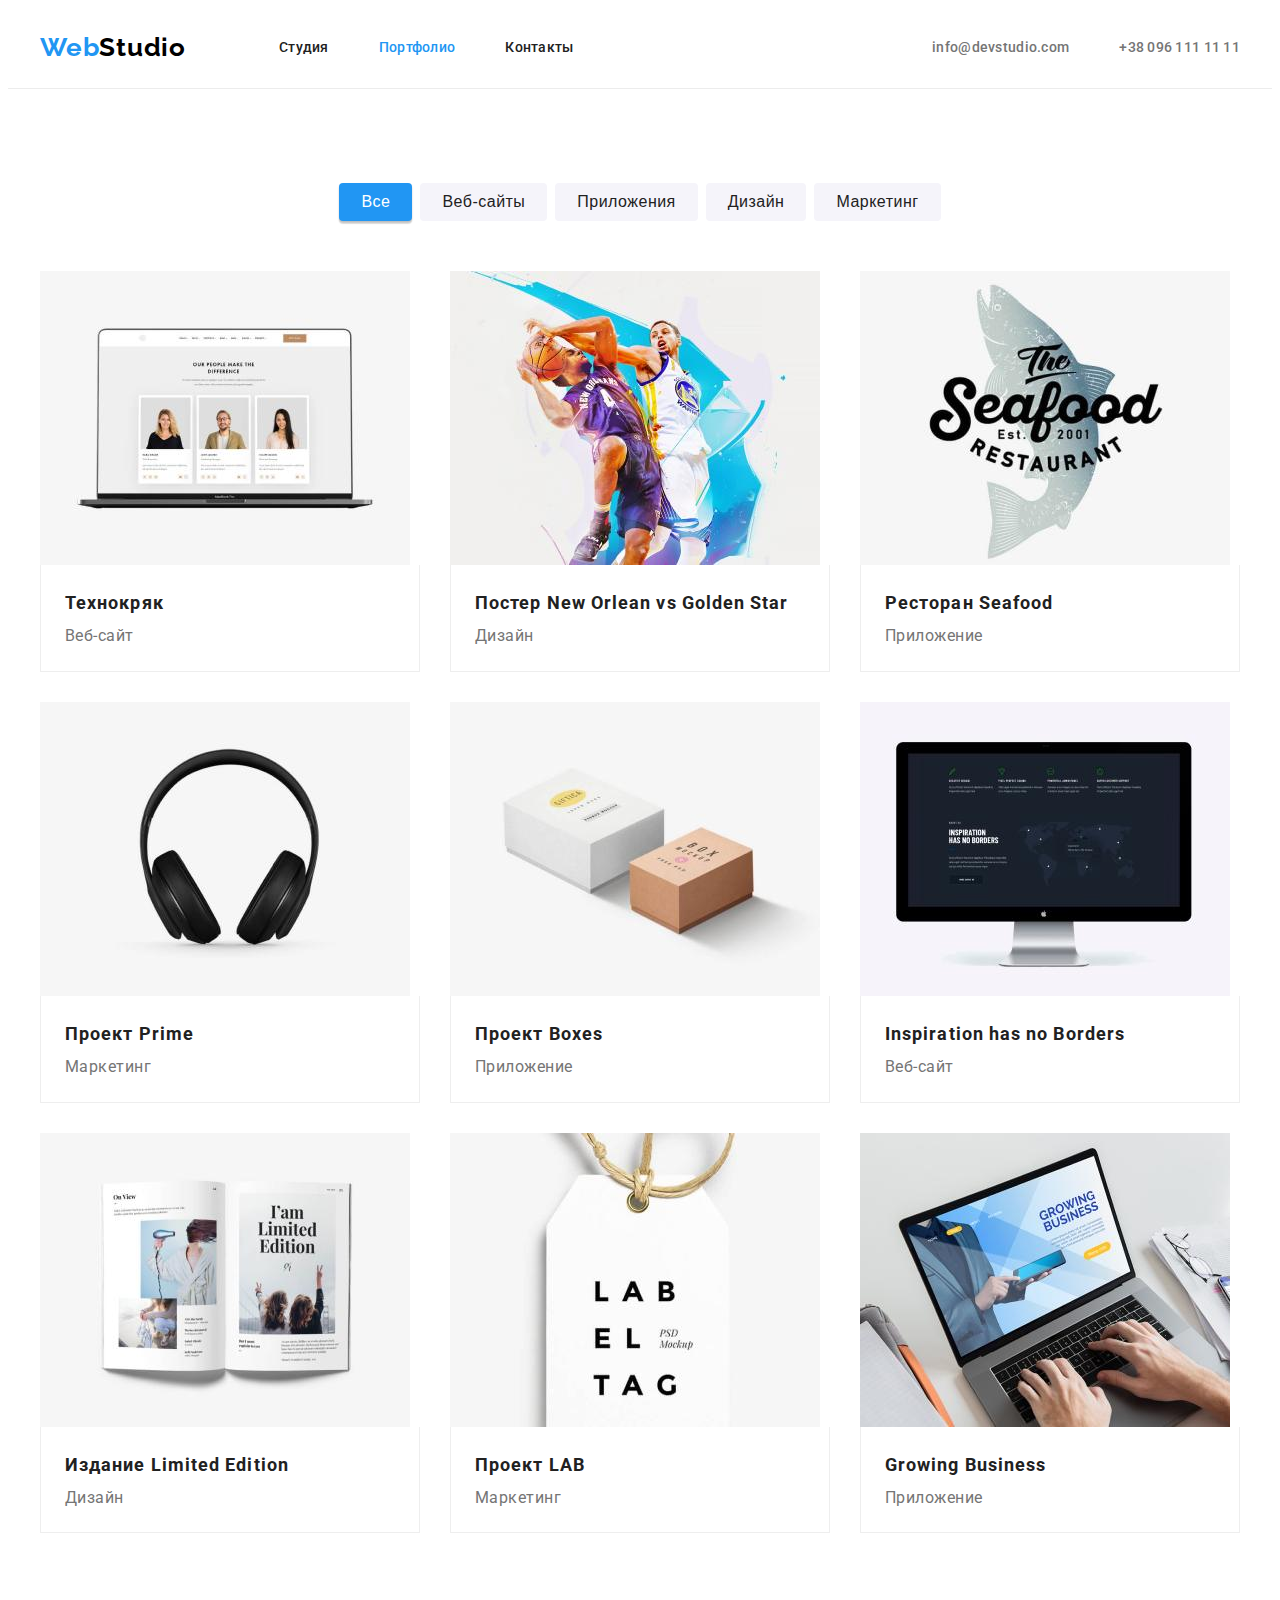
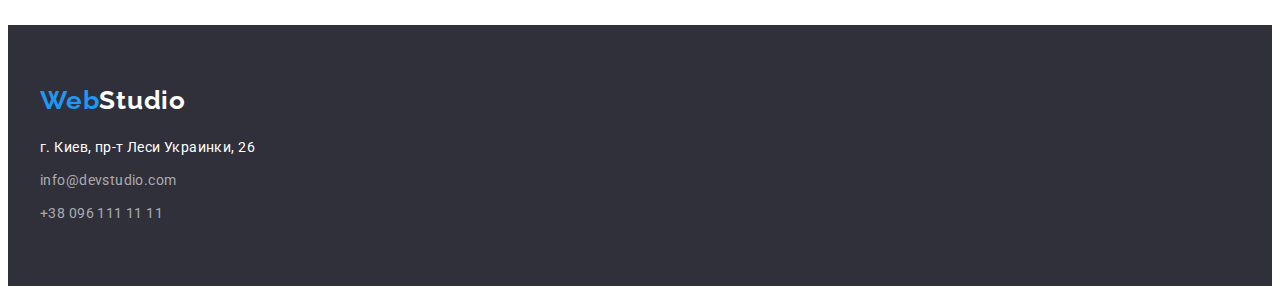
==== portfolio.html @ 952a9874 "copy home work #3" ====
<!DOCTYPE html>
<html lang="ru">
    <head>
        <meta charset="UTF-8" />
        <meta http-equiv="X-UA-Compatible" content="IE=edge" />
        <meta name="viewport" content="width=device-width, initial-scale=1.0" />
        <title>WebStudio | Портфолио</title>
        <link rel="preconnect" href="https://fonts.googleapis.com" />
        <link rel="preconnect" href="https://fonts.gstatic.com" crossorigin />
        <link
            href="https://fonts.googleapis.com/css2?family=Raleway:wght@700&family=Roboto:wght@400;500;700;900&display=swap"
            rel="stylesheet"
        />
        <link
            rel="stylesheet"
            href="https://cdnjs.cloudflare.com/ajax/libs/modern-normalize/1.1.0/modern-normalize.min.css"
            integrity="sha512-wpPYUAdjBVSE4KJnH1VR1HeZfpl1ub8YT/NKx4PuQ5NmX2tKuGu6U/JRp5y+Y8XG2tV+wKQpNHVUX03MfMFn9Q=="
            crossorigin="anonymous"
            referrerpolicy="no-referrer"
        />
        <link rel="stylesheet" href="./css/styles.css" />
    </head>
    <body>
        <header class="header">
            <div class="container header-container">
                <a href="./index.html" lang="en" class="logo logo-header"
                    >Web<span>Studio</span></a
                >
                <nav class="navigation">
                    <ul class="navigation-list">
                        <li class="navigation-item">
                            <a href="./index.html" class="navigation-link"
                                >Студия</a
                            >
                        </li>
                        <li class="navigation-item">
                            <a
                                href="./portfolio.html"
                                class="navigation-link current"
                                >Портфолио</a
                            >
                        </li>
                        <li class="navigation-item">
                            <a href="#" class="navigation-link">Контакты</a>
                        </li>
                    </ul>
                </nav>
                <ul class="contacts">
                    <li class="contacts-item">
                        <a
                            href="mailto:info@devstudio.com"
                            class="contacts-link"
                            >info@devstudio.com</a
                        >
                    </li>
                    <li class="contacts-item">
                        <a href="tel:+380961111111" class="contacts-link"
                            >+38 096 111 11 11</a
                        >
                    </li>
                </ul>
            </div>
        </header>
        <main>
            <h1 class="visually-hidden">Портфолио</h1>
            <section class="our-works">
                <div class="container">
                    <ul class="our-works-button-list">
                        <li class="our-works-button-item">
                            <button
                                type="button"
                                class="our-works-button active-button"
                            >
                                Все
                            </button>
                        </li>
                        <li class="our-works-button-item">
                            <button type="button" class="our-works-button">
                                Веб-сайты
                            </button>
                        </li>
                        <li class="our-works-button-item">
                            <button type="button" class="our-works-button">
                                Приложения
                            </button>
                        </li>
                        <li class="our-works-button-item">
                            <button type="button" class="our-works-button">
                                Дизайн
                            </button>
                        </li>
                        <li class="our-works-button-item">
                            <button type="button" class="our-works-button">
                                Маркетинг
                            </button>
                        </li>
                    </ul>
                    <ul class="our-work-list">
                        <li class="our-work-item">
                            <a href="#">
                                <img
                                    src="./img/portfolio-img/techno-crack.jpg"
                                    alt="ноутбук с превью сайта"
                                    width="370"
                                    height="294"
                                />
                                <div class="our-works-description">
                                    <h2 class="our-works-title">Технокряк</h2>
                                    <p class="our-works-text">Веб-сайт</p>
                                </div>
                            </a>
                        </li>
                        <li class="our-work-item">
                            <a href="#">
                                <img
                                    src="./img/portfolio-img/poster.jpg"
                                    alt="банер с баскетболистами"
                                    width="370"
                                    height="294"
                                />
                                <div class="our-works-description">
                                    <h2 class="our-works-title">
                                        Постер
                                        <span lang="en"
                                            >New Orlean vs Golden Star</span
                                        >
                                    </h2>
                                    <p class="our-works-text">Дизайн</p>
                                </div>
                            </a>
                        </li>
                        <li class="our-work-item">
                            <a href="#">
                                <img
                                    src="./img/portfolio-img/seafood.jpg"
                                    alt="логотип ресторана"
                                    width="370"
                                    height="294"
                                />
                                <div class="our-works-description">
                                    <h2 class="our-works-title">
                                        Ресторан <span lang="en">Seafood</span>
                                    </h2>
                                    <p class="our-works-text">Приложение</p>
                                </div>
                            </a>
                        </li>
                        <li class="our-work-item">
                            <a href="#">
                                <img
                                    src="./img/portfolio-img/project-prime.jpg"
                                    alt="наушники"
                                    width="370"
                                    height="294"
                                />
                                <div class="our-works-description">
                                    <h2 class="our-works-title">
                                        Проект <span lang="en">Prime</span>
                                    </h2>
                                    <p class="our-works-text">Маркетинг</p>
                                </div>
                            </a>
                        </li>
                        <li class="our-work-item">
                            <a href="#">
                                <img
                                    src="./img/portfolio-img/project-boxes.jpg"
                                    alt="две коробки"
                                    width="370"
                                    height="294"
                                />
                                <div class="our-works-description">
                                    <h2 class="our-works-title">
                                        Проект <span lang="en">Boxes</span>
                                    </h2>
                                    <p class="our-works-text">Приложение</p>
                                </div>
                            </a>
                        </li>
                        <li class="our-work-item">
                            <a href="#">
                                <img
                                    src="./img/portfolio-img/inspiration-borders.jpg"
                                    alt="монитор"
                                    width="370"
                                    height="294"
                                />
                                <div class="our-works-description">
                                    <h2 class="our-works-title" lang="en">
                                        Inspiration has no Borders
                                    </h2>
                                    <p class="our-works-text">Веб-сайт</p>
                                </div>
                            </a>
                        </li>
                        <li class="our-work-item">
                            <a href="#">
                                <img
                                    src="./img/portfolio-img/limited-edition.jpg"
                                    alt="развёрнутая книга"
                                    width="370"
                                    height="294"
                                />
                                <div class="our-works-description">
                                    <h2 class="our-works-title">
                                        Издание
                                        <span lang="en">Limited Edition</span>
                                    </h2>
                                    <p class="our-works-text">Дизайн</p>
                                </div>
                            </a>
                        </li>
                        <li class="our-work-item">
                            <a href="#">
                                <img
                                    src="./img/portfolio-img/project-lab.jpg"
                                    alt="бирка с названием компании"
                                    width="370"
                                    height="294"
                                />
                                <div class="our-works-description">
                                    <h2 class="our-works-title">
                                        Проект <span lang="en">LAB</span>
                                    </h2>
                                    <p class="our-works-text">Маркетинг</p>
                                </div>
                            </a>
                        </li>
                        <li class="our-work-item">
                            <a href="#">
                                <img
                                    src="./img/portfolio-img/growing-business.jpg"
                                    alt="человек печатает на ноутбуке"
                                    width="370"
                                    height="294"
                                />
                                <div class="our-works-description">
                                    <h2 class="our-works-title" lang="en">
                                        Growing Business
                                    </h2>
                                    <p class="our-works-text">Приложение</p>
                                </div>
                            </a>
                        </li>
                    </ul>
                </div>
            </section>
        </main>
        <footer class="footer">
            <div class="container">
                <div class="footer-logo-wrap">
                    <a href="./index.html" lang="en" class="logo logo-footer"
                        >Web<span>Studio</span></a
                    >
                </div>
                <address class="footer-address">
                    <p class="footer-address-text">
                        г. Киев, пр-т Леси Украинки, 26
                    </p>
                    <ul class="footer-address-list">
                        <li class="footer-address-item">
                            <a
                                href="mailto:info@devstudio.com"
                                class="footer-address-link"
                                >info@devstudio.com</a
                            >
                        </li>
                        <li>
                            <a
                                href="tel:+380961111111"
                                class="footer-address-link"
                                >+38 096 111 11 11</a
                            >
                        </li>
                    </ul>
                </address>
            </div>
        </footer>
    </body>
</html>
---- css/styles.css ----
:root {
    --first-background-color: #ffffff;
    --secondary-background-color: #2f303a;
    --third-background-color: #f5f4fa;
    --header-logo: #000000;
    --primery-text-color: #757575;
    --primery-title-color: #212121;
    --links-hover-color: #2196f3;
    --button-hover-color: #188ce8;
    --footer-links-color: rgba(255, 255, 255, 0.6);
    --header-border-bottom: #ececec;
    --our-work-item-border: #eeeeee;
}

body {
    font-family: 'Roboto', sans-serif;
    color: var(--primery-title-color);
    background-color: var(--first-background-color);
}

ul {
    list-style: none;
}

a {
    text-decoration: none;
    color: inherit;
}

p,
h1,
h2,
h3,
h4,
h5,
h6 {
    margin: 0;
}

ul {
    margin: 0;
    padding: 0;
}

button {
    cursor: pointer;
}

a {
    text-decoration: none;
}

ul {
    list-style: none;
}

img {
    display: block;
    max-width: 100%;
    height: auto;
}

.container {
    width: 1200px;
    padding-right: 15px;
    padding-left: 15px;
    margin: 0 auto;
}

.visually-hidden {
    position: absolute;
    white-space: nowrap;
    width: 1px;
    height: 1px;
    overflow: hidden;
    border: 0;
    padding: 0;
    clip: rect(0 0 0 0);
    clip-path: inset(50%);
    margin: -1px;
}

.logo {
    font-family: Raleway;
    font-weight: 700;
    font-size: 26px;
    line-height: 1.19;
    letter-spacing: 0.03em;
    color: var(--links-hover-color);
}

/* links
   ========================================================================== */

.current,
.footer-address-link:hover,
.footer-address-link:focus,
.contacts-link:hover,
.contacts-link:focus,
.navigation-link:hover,
.navigation-link:focus {
    color: var(--links-hover-color);
}

/* header
   ========================================================================== */

.header {
    border-bottom: 1px solid var(--header-border-bottom);
}

.header-container {
    display: flex;
    align-items: center;
}

.navigation-list {
    display: flex;
}

.logo-header {
    margin-right: 93px;
    padding-top: 24px;
    padding-bottom: 25px;
}

.logo span {
    color: var(--header-logo);
}

.navigation {
    font-weight: 500;
    font-size: 14px;
    line-height: 1.14;
    letter-spacing: 0.02em;
}

.navigation-link {
    display: block;
    padding-top: 32px;
    padding-bottom: 32px;
}

.navigation-item:not(:last-child) {
    margin-right: 50px;
}

.contacts {
    display: flex;
    margin-left: auto;
    font-weight: 500;
    font-size: 14px;
    line-height: 1.14;
    letter-spacing: 0.02em;
    color: var(--primery-text-color);
}

.contacts-link {
    padding-top: 32px;
    padding-bottom: 32px;
}

.contacts-item:not(:last-child) {
    margin-right: 50px;
}

/* order service
   ========================================================================== */

.order-service {
    padding-top: 197px;
    padding-bottom: 200px;
    background-color: var(--secondary-background-color);
}

.order-service-title {
    width: 696px;
    margin: 0 auto 30px;
    text-align: center;
    font-weight: 900;
    font-size: 44px;
    line-height: 1.36;
    letter-spacing: 0.06em;
    text-transform: uppercase;
    color: var(--first-background-color);
}

.order-service-button {
    display: block;
    min-width: 200px;
    min-height: 50px;
    padding: 10px 32px;
    margin: 0 auto;
    border: 0;
    border-radius: 4px;
    font-weight: 700;
    font-size: 16px;
    line-height: 1.88;
    letter-spacing: 0.06em;
    color: var(--first-background-color);
    background-color: var(--links-hover-color);
    box-shadow: 0px 4px 4px rgba(0, 0, 0, 0.15);
}
.order-service-button:hover,
.order-service-button:focus {
    background-color: var(--button-hover-color);
}
/* features
   ========================================================================== */

.features {
    font-size: 14px;
    letter-spacing: 0.03em;
    padding-top: 94px;
    padding-bottom: 94px;
}

.features-list {
    display: flex;
    flex-wrap: wrap;
    margin-left: 30px;
}

.features-item {
    flex-basis: calc(100% / 4 - 30px);
    margin-right: 30px;
    width: 270px;
}

.features-title {
    margin-bottom: 10px;
}

.features-item .features-title {
    font-weight: 700;
    line-height: 1.14;
    text-transform: uppercase;
}

.features-text {
    line-height: 1.71;
    color: var(--primery-text-color);
}

/* about us
   ========================================================================== */

.about-us {
    padding-bottom: 94px;
}

.about-us-list {
    display: flex;
    flex-wrap: wrap;
    margin-right: -30px;
}

.about-us-item {
    flex-basis: calc(100% / 3 - 30px);
    margin-right: 30px;
}

.about-us-title {
    margin-bottom: 50px;
    text-align: center;
    font-weight: 700;
    font-size: 36px;
    line-height: 1.16;
    letter-spacing: 0.03em;
}

/* our team
   ========================================================================== */

.our-team {
    padding-top: 94px;
    padding-bottom: 94px;
    background-color: var(--third-background-color);
}

.our-team-title {
    margin-bottom: 50px;
    text-align: center;
    font-weight: 700;
    font-size: 36px;
    line-height: 1.17;
    letter-spacing: 0.03em;
}

.our-team-list {
    display: flex;
    flex-wrap: wrap;
    margin-right: -30px;
}

.our-team-item {
    flex-basis: calc(100% / 4 - 30px);
    margin-right: 30px;
    border-radius: 0px 0px 4px 4px;
    box-shadow: 0px 1px 3px rgba(0, 0, 0, 0.12), 0px 1px 1px rgba(0, 0, 0, 0.14),
        0px 2px 1px rgba(0, 0, 0, 0.2);
}

.our-team-description {
    padding-top: 30px;
    padding-bottom: 30px;
    text-align: center;
}

.our-team-secondary-title {
    margin-bottom: 10px;
    font-weight: 500;
    font-size: 16px;
    line-height: 1.19;
    letter-spacing: 0.03em;
}

.our-team-text {
    font-size: 16px;
    line-height: 1.19;
    letter-spacing: 0.03em;
    color: var(--primery-text-color);
}

/* footer
   ========================================================================== */
.footer {
    padding-top: 60px;
    padding-bottom: 60px;
    background-color: var(--secondary-background-color);
}

.footer-address {
    font-style: normal;
    font-size: 14px;
    line-height: 1.71;
    letter-spacing: 0.03em;
}

.footer-address-item:not(:last-child) {
    margin-bottom: 9px;
}

.footer-address-text {
    margin-bottom: 9px;
    color: var(--first-background-color);
}

.footer-address-link {
    color: rgba(255, 255, 255, 0.6);
}

.footer-logo-wrap {
    margin-bottom: 20px;
}

.logo-footer {
    margin-bottom: 20px;
}

.logo-footer span {
    color: var(--first-background-color);
}

/* our works
   ========================================================================== */

.our-works {
    padding-top: 94px;
    padding-bottom: 92px;
}

.our-works-button-list {
    display: flex;
    margin-bottom: 50px;
    justify-content: center;
}

.our-works-button-item:not(:last-child) {
    margin-right: 8px;
}

.our-works-button {
    padding: 6px 22px;
    border-radius: 4px;
    border: 0;
    font-weight: 500;
    font-size: 16px;
    line-height: 1.63;
    letter-spacing: 0.03em;
    color: inherit;
    background-color: var(--third-background-color);
}

.active-button,
.our-works-button:hover,
.our-works-button:focus {
    border: 0;
    color: var(--first-background-color);
    background-color: var(--links-hover-color);
    box-shadow: 0px 3px 1px rgba(0, 0, 0, 0.1), 0px 1px 2px rgba(0, 0, 0, 0.08),
        0px 2px 2px rgba(0, 0, 0, 0.12);
}

.our-work-list {
    display: flex;
    flex-wrap: wrap;
    margin-right: -30px;
    margin-bottom: -30px;
}

.our-work-item {
    flex-basis: calc(100% / 3 - 30px);
    margin-right: 30px;
    margin-bottom: 30px;
}

.our-work-item:hover,
.our-work-item:focus {
    box-shadow: 0px 1px 1px rgba(0, 0, 0, 0.12), 0px 4px 4px rgba(0, 0, 0, 0.06),
        1px 4px 6px rgba(0, 0, 0, 0.16);
}

.our-works-description {
    padding: 20px 24px;
    border-right: 1px solid var(--our-work-item-border);
    border-bottom: 1px solid var(--our-work-item-border);
    border-left: 1px solid var(--our-work-item-border);
    background-color: var(--first-background-color);
}

.our-works-title {
    font-weight: 700;
    font-size: 18px;
    line-height: 2;
    letter-spacing: 0.06em;
}
.our-works-text {
    font-size: 16px;
    line-height: 1.86;
    letter-spacing: 0.03em;
    color: var(--primery-text-color);
}
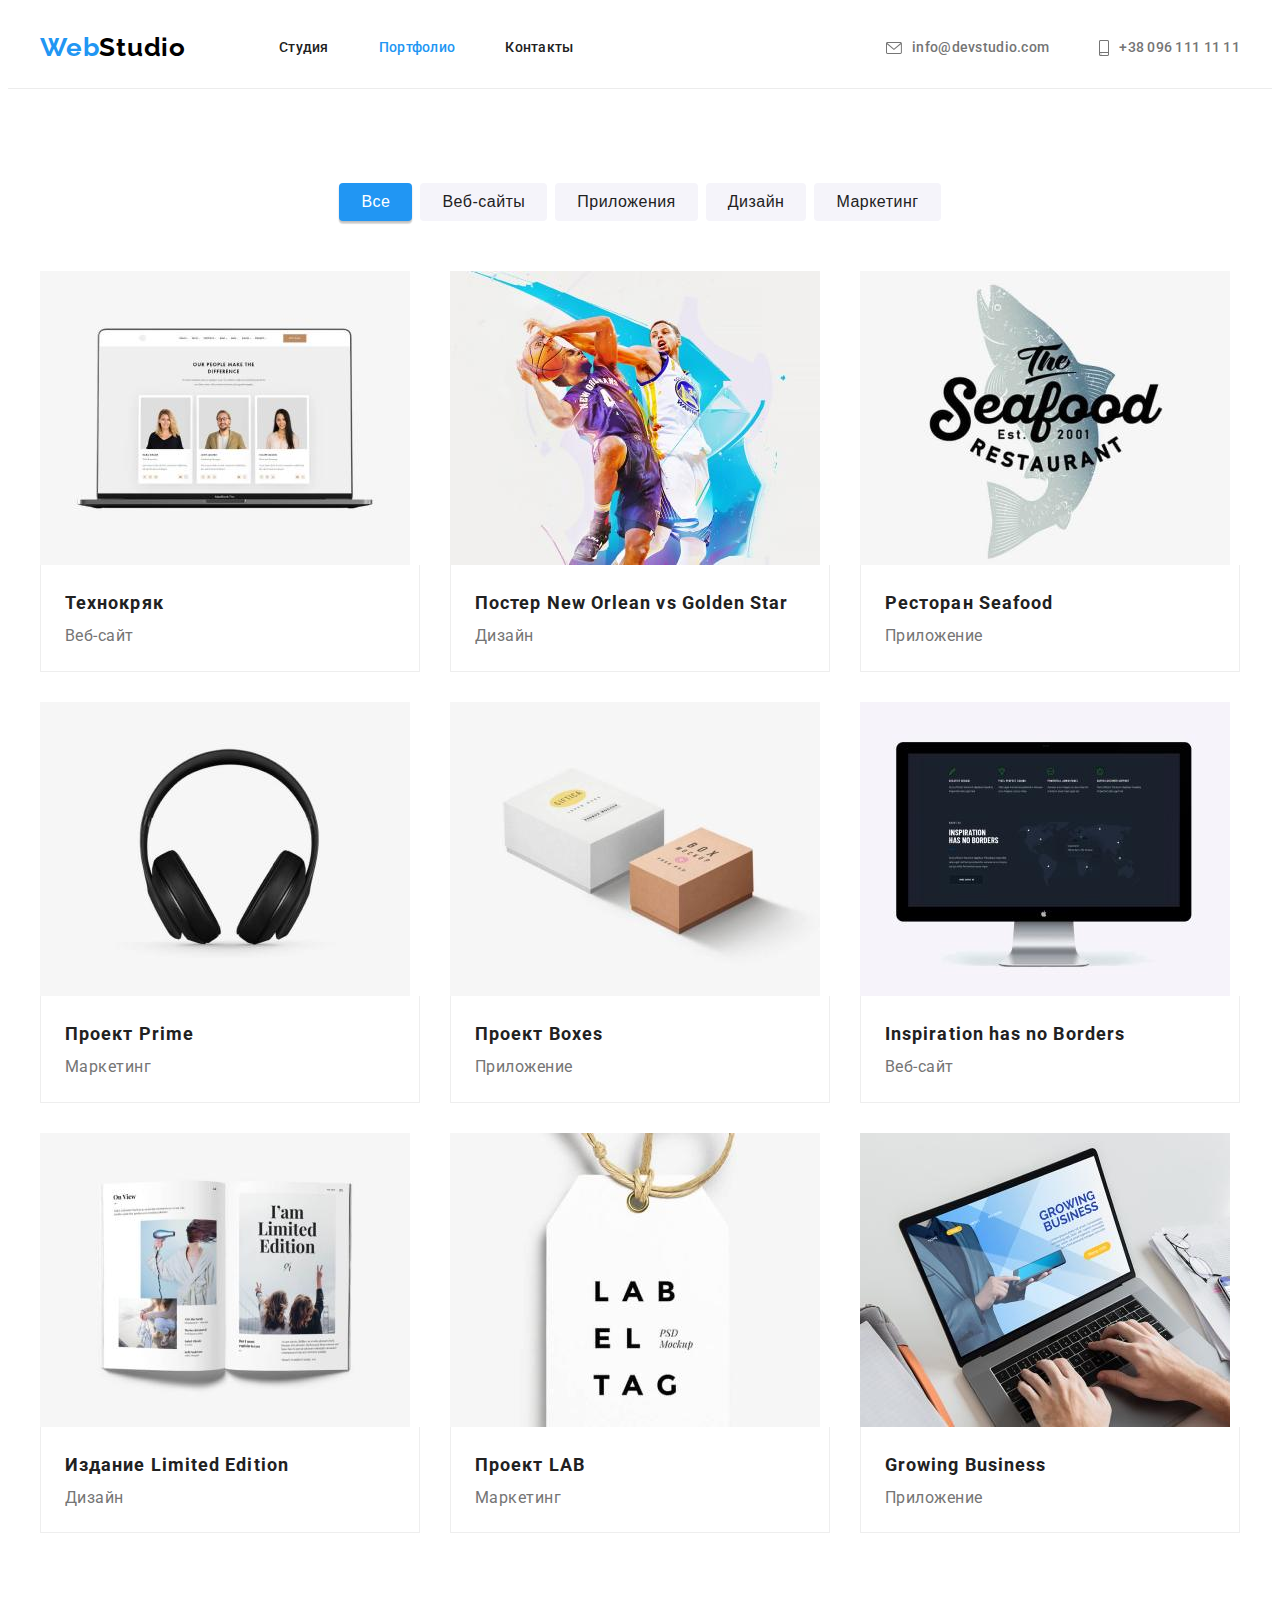
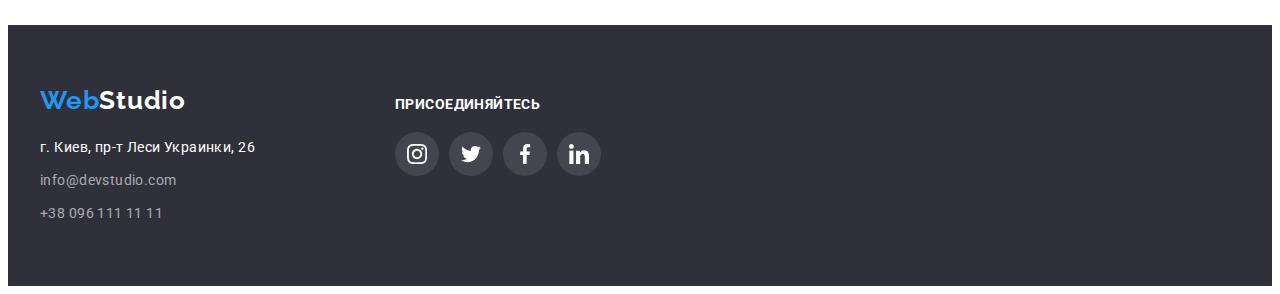
==== commit 8b94091c: "added icons, shadows and section clients" ====
--- a/portfolio.html
+++ b/portfolio.html
@@ -50,12 +50,20 @@
                         <a
                             href="mailto:info@devstudio.com"
                             class="contacts-link"
-                            >info@devstudio.com</a
-                        >
+                            ><svg class="contacts-icon-envelope">
+                                <use href="./img/icons.svg#icon-envelope"></use>
+                            </svg>
+                            info@devstudio.com
+                        </a>
                     </li>
                     <li class="contacts-item">
-                        <a href="tel:+380961111111" class="contacts-link"
-                            >+38 096 111 11 11</a
+                        <a href="tel:+380961111111" class="contacts-link">
+                            <svg class="contacts-icon-smartphone">
+                                <use
+                                    href="./img/icons.svg#icon-smartphone"
+                                ></use>
+                            </svg>
+                            +38 096 111 11 11</a
                         >
                     </li>
                 </ul>
@@ -247,33 +255,74 @@
             </section>
         </main>
         <footer class="footer">
-            <div class="container">
-                <div class="footer-logo-wrap">
+            <div class="container footer-container">
+                <div class="footer-address">
                     <a href="./index.html" lang="en" class="logo logo-footer"
                         >Web<span>Studio</span></a
                     >
+                    <address class="footer-address">
+                        <p class="footer-address-text">
+                            г. Киев, пр-т Леси Украинки, 26
+                        </p>
+                        <ul class="footer-address-list">
+                            <li class="footer-address-item">
+                                <a
+                                    href="mailto:info@devstudio.com"
+                                    class="footer-address-link"
+                                    >info@devstudio.com</a
+                                >
+                            </li>
+                            <li>
+                                <a
+                                    href="tel:+380961111111"
+                                    class="footer-address-link"
+                                    >+38 096 111 11 11</a
+                                >
+                            </li>
+                        </ul>
+                    </address>
                 </div>
-                <address class="footer-address">
-                    <p class="footer-address-text">
-                        г. Киев, пр-т Леси Украинки, 26
-                    </p>
-                    <ul class="footer-address-list">
-                        <li class="footer-address-item">
-                            <a
-                                href="mailto:info@devstudio.com"
-                                class="footer-address-link"
-                                >info@devstudio.com</a
-                            >
-                        </li>
-                        <li>
-                            <a
-                                href="tel:+380961111111"
-                                class="footer-address-link"
-                                >+38 096 111 11 11</a
-                            >
+                <div class="footer-social">
+                    <h2 class="footer-social-title">присоединяйтесь</h2>
+                    <ul class="social-list">
+                        <li class="social-item">
+                            <a href="" class="social-link footer-social-link">
+                                <svg class="social-icon footer-social-icon">
+                                    <use
+                                        href="./img/icons.svg#icon-instagram"
+                                    ></use>
+                                </svg>
+                            </a>
+                        </li>
+                        <li class="social-item">
+                            <a href="" class="social-link footer-social-link">
+                                <svg class="social-icon footer-social-icon">
+                                    <use
+                                        href="./img/icons.svg#icon-twitter"
+                                    ></use>
+                                </svg>
+                            </a>
+                        </li>
+                        <li class="social-item">
+                            <a href="" class="social-link footer-social-link">
+                                <svg class="social-icon footer-social-icon">
+                                    <use
+                                        href="./img/icons.svg#icon-facebook"
+                                    ></use>
+                                </svg>
+                            </a>
+                        </li>
+                        <li class="social-item">
+                            <a href="" class="social-link footer-social-link">
+                                <svg class="social-icon footer-social-icon">
+                                    <use
+                                        href="./img/icons.svg#icon-linkedin"
+                                    ></use>
+                                </svg>
+                            </a>
                         </li>
                     </ul>
-                </address>
+                </div>
             </div>
         </footer>
     </body>
--- a/css/styles.css
+++ b/css/styles.css
@@ -10,6 +10,8 @@
     --footer-links-color: rgba(255, 255, 255, 0.6);
     --header-border-bottom: #ececec;
     --our-work-item-border: #eeeeee;
+    --our-team-sicoal-icon: #afb1b8;
+    --footer-social-icon-color: rgba(255, 255, 255, 0.1);
 }
 
 body {
@@ -89,6 +91,38 @@
     color: var(--links-hover-color);
 }
 
+/* social icon list
+   ========================================================================== */
+
+.social-list {
+    display: flex;
+    justify-content: center;
+}
+
+.social-item {
+    width: 44px;
+    height: 44px;
+    margin-right: 10px;
+}
+
+.social-item:last-child {
+    margin-right: 0;
+}
+
+.social-link {
+    display: flex;
+    width: 100%;
+    height: 100%;
+    justify-content: center;
+    align-items: center;
+    border-radius: 50%;
+}
+
+.social-icon {
+    width: 20px;
+    height: 20px;
+}
+
 /* links
    ========================================================================== */
 
@@ -155,9 +189,35 @@
     color: var(--primery-text-color);
 }
 
+.contacts-icon-envelope {
+    width: 16px;
+    height: 12px;
+    margin-right: 10px;
+    fill: var(--primery-text-color);
+}
+
+.contacts-link:hover .contacts-icon-envelope,
+.contacts-link:focus .contacts-icon-envelope {
+    fill: var(--links-hover-color);
+}
+
+.contacts-icon-smartphone {
+    width: 10px;
+    height: 16px;
+    margin-right: 10px;
+    fill: var(--primery-text-color);
+}
+
+.contacts-link:hover .contacts-icon-smartphone,
+.contacts-link:focus .contacts-icon-smartphone {
+    fill: var(--links-hover-color);
+}
+
 .contacts-link {
+    display: flex;
     padding-top: 32px;
     padding-bottom: 32px;
+    align-items: center;
 }
 
 .contacts-item:not(:last-child) {
@@ -168,8 +228,15 @@
    ========================================================================== */
 
 .order-service {
+    width: 1600px;
+    margin: 0 auto;
     padding-top: 197px;
     padding-bottom: 200px;
+    background-image: linear-gradient(
+            rgba(47, 48, 58, 0.4),
+            rgba(47, 48, 58, 0.4)
+        ),
+        url(../img/order-service-bg.jpg);
     background-color: var(--secondary-background-color);
 }
 
@@ -218,13 +285,27 @@
 .features-list {
     display: flex;
     flex-wrap: wrap;
-    margin-left: 30px;
+    margin-right: -30px;
 }
 
 .features-item {
     flex-basis: calc(100% / 4 - 30px);
     margin-right: 30px;
     width: 270px;
+}
+
+.features-item-icon-wrap {
+    display: flex;
+    padding: 25px 100px;
+    margin-bottom: 30px;
+    border-radius: 4px;
+    background-color: var(--third-background-color);
+}
+
+.features-item-icon {
+    width: 70px;
+    height: 70px;
+    fill: var(--primery-title-color);
 }
 
 .features-title {
@@ -305,6 +386,7 @@
     padding-top: 30px;
     padding-bottom: 30px;
     text-align: center;
+    background-color: var(--first-background-color);
 }
 
 .our-team-secondary-title {
@@ -316,10 +398,84 @@
 }
 
 .our-team-text {
+    margin-bottom: 16px;
     font-size: 16px;
     line-height: 1.19;
     letter-spacing: 0.03em;
     color: var(--primery-text-color);
+}
+
+.our-team-social-link:hover,
+.our-team-social-link:focus {
+    background-color: var(--links-hover-color);
+}
+
+.our-team-social-link:hover .our-team-social-icon,
+.our-team-social-link:focus .our-team-social-icon {
+    fill: var(--first-background-color);
+}
+
+.our-team-social-icon {
+    fill: var(--our-team-sicoal-icon);
+}
+
+/* clients
+   ========================================================================== */
+
+.clients {
+    padding-top: 94px;
+    padding-bottom: 94px;
+}
+
+.clients-title {
+    margin-bottom: 50px;
+    font-weight: 700;
+    font-size: 36px;
+    line-height: calc(42 / 36);
+    text-align: center;
+    letter-spacing: 0.03em;
+    color: var(--primery-title-color);
+}
+
+.clients-list {
+    display: flex;
+    flex-wrap: wrap;
+    margin-right: -30px;
+}
+
+.clients-item {
+    flex-basis: calc(100% / 6- 30px);
+    width: 170px;
+    height: 92px;
+    margin-right: 30px;
+}
+
+.clients-link {
+    display: flex;
+    width: 100%;
+    height: 100%;
+    padding: 16px 32px;
+    border: 1px solid var(--our-team-sicoal-icon);
+    border-radius: 4px;
+    justify-content: center;
+    align-items: center;
+}
+
+.clients-link:hover,
+.clients-link:focus {
+    border: 1px solid var(--links-hover-color);
+    border-radius: 4px;
+}
+
+.clients-icon {
+    width: 106px;
+    height: 60px;
+    fill: var(--our-team-sicoal-icon);
+}
+
+.clients-link:hover .clients-icon,
+.clients-link:focus .clients-icon {
+    fill: var(--links-hover-color);
 }
 
 /* footer
@@ -330,7 +486,13 @@
     background-color: var(--secondary-background-color);
 }
 
+.footer-container {
+    display: flex;
+    align-items: baseline;
+}
+
 .footer-address {
+    margin-right: 70px;
     font-style: normal;
     font-size: 14px;
     line-height: 1.71;
@@ -350,16 +512,36 @@
     color: rgba(255, 255, 255, 0.6);
 }
 
-.footer-logo-wrap {
-    margin-bottom: 20px;
-}
-
 .logo-footer {
+    display: block;
     margin-bottom: 20px;
 }
 
 .logo-footer span {
     color: var(--first-background-color);
+}
+
+.footer-social-title {
+    margin-bottom: 20px;
+    font-weight: 700;
+    font-size: 14px;
+    line-height: calc(16 / 14);
+    letter-spacing: 0.03em;
+    text-transform: uppercase;
+    color: var(--first-background-color);
+}
+
+.footer-social-link {
+    background: var(--footer-social-icon-color);
+}
+
+.footer-social-icon {
+    fill: var(--first-background-color);
+}
+
+.footer-social-link:hover,
+.footer-social-link:focus {
+    background-color: var(--links-hover-color);
 }
 
 /* our works
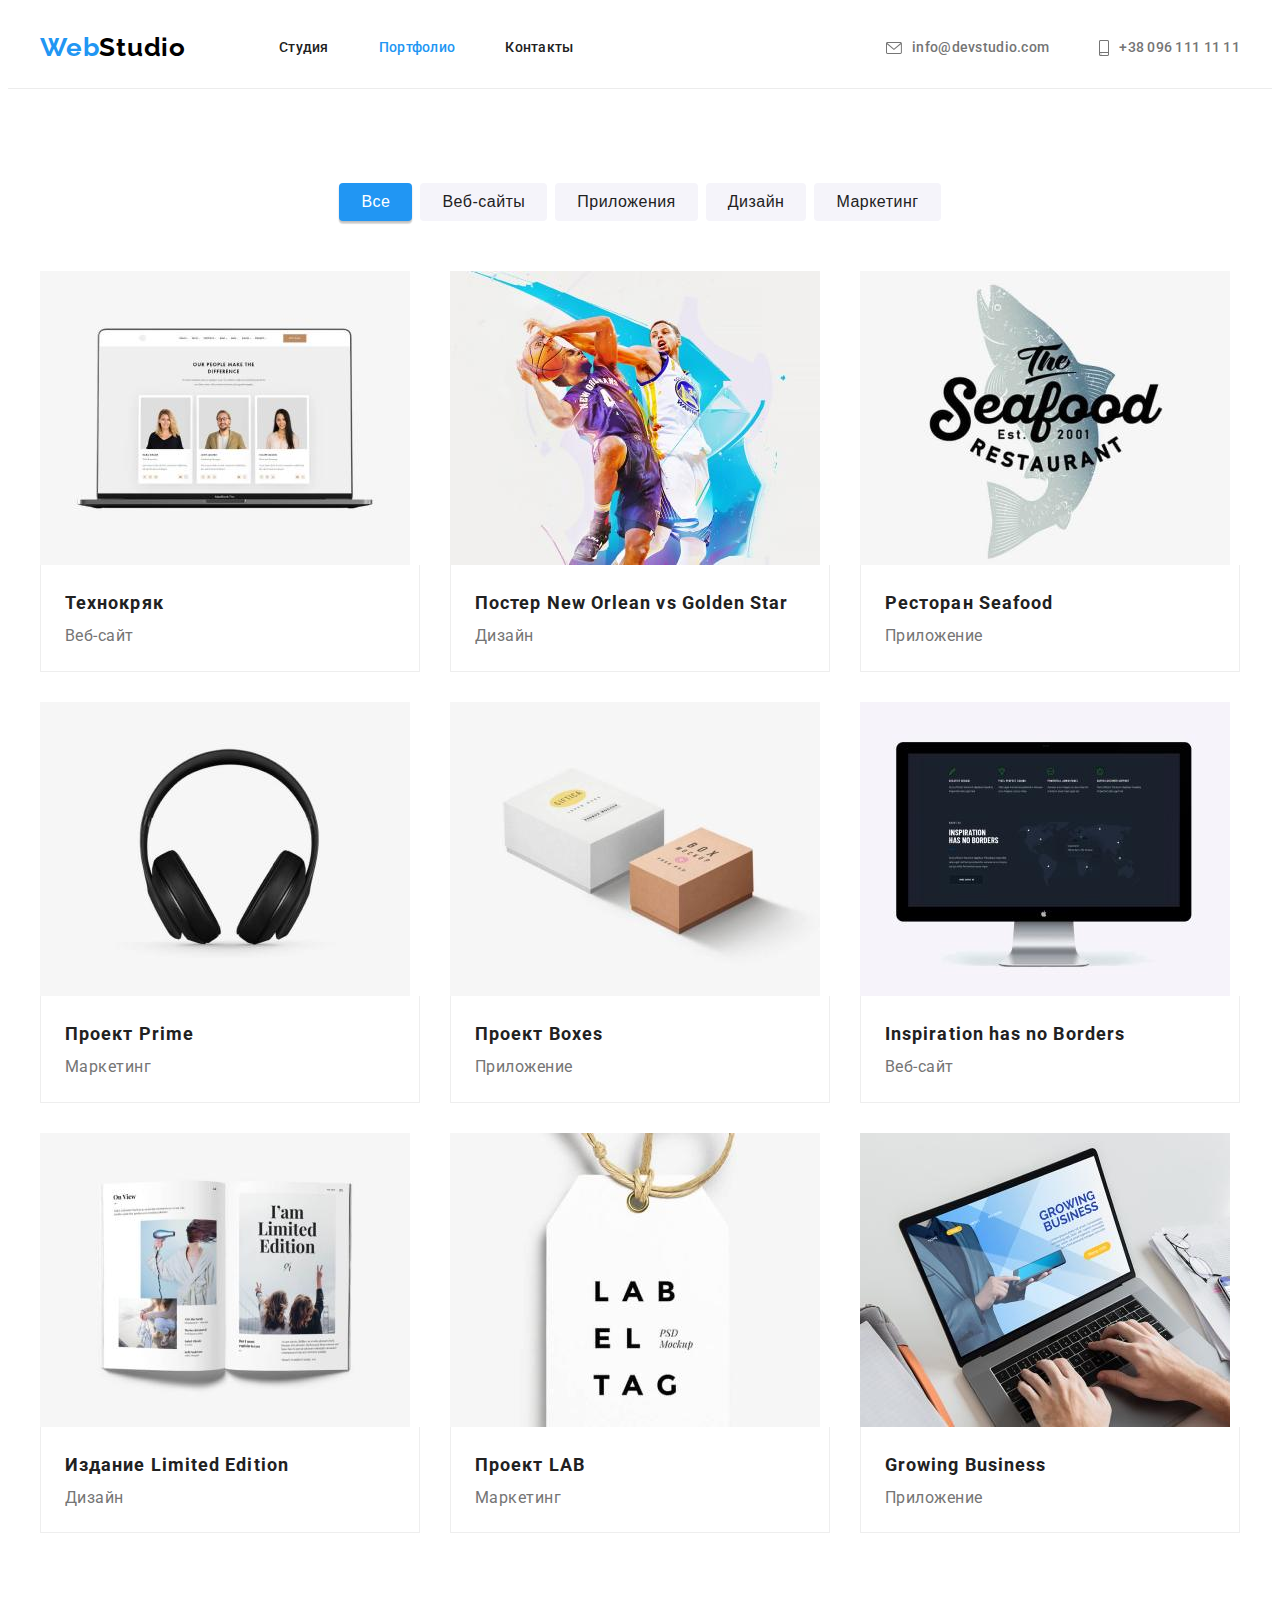
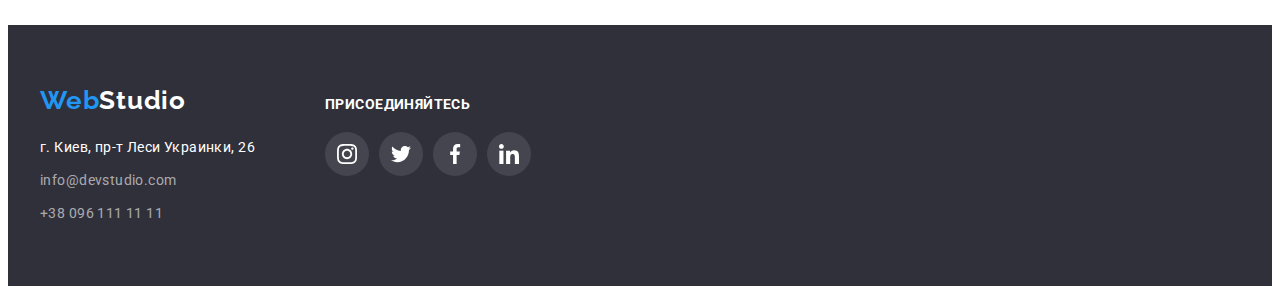
==== commit 0150419c: "fix bug" ====
--- a/portfolio.html
+++ b/portfolio.html
@@ -105,12 +105,10 @@
                     </ul>
                     <ul class="our-work-list">
                         <li class="our-work-item">
-                            <a href="#">
+                            <a href="#" class="our-work-link">
                                 <img
                                     src="./img/portfolio-img/techno-crack.jpg"
                                     alt="ноутбук с превью сайта"
-                                    width="370"
-                                    height="294"
                                 />
                                 <div class="our-works-description">
                                     <h2 class="our-works-title">Технокряк</h2>
@@ -119,12 +117,10 @@
                             </a>
                         </li>
                         <li class="our-work-item">
-                            <a href="#">
+                            <a href="#" class="our-work-link">
                                 <img
                                     src="./img/portfolio-img/poster.jpg"
                                     alt="банер с баскетболистами"
-                                    width="370"
-                                    height="294"
                                 />
                                 <div class="our-works-description">
                                     <h2 class="our-works-title">
@@ -138,12 +134,10 @@
                             </a>
                         </li>
                         <li class="our-work-item">
-                            <a href="#">
+                            <a href="#" class="our-work-link">
                                 <img
                                     src="./img/portfolio-img/seafood.jpg"
                                     alt="логотип ресторана"
-                                    width="370"
-                                    height="294"
                                 />
                                 <div class="our-works-description">
                                     <h2 class="our-works-title">
@@ -154,12 +148,10 @@
                             </a>
                         </li>
                         <li class="our-work-item">
-                            <a href="#">
+                            <a href="#" class="our-work-link">
                                 <img
                                     src="./img/portfolio-img/project-prime.jpg"
                                     alt="наушники"
-                                    width="370"
-                                    height="294"
                                 />
                                 <div class="our-works-description">
                                     <h2 class="our-works-title">
@@ -170,12 +162,10 @@
                             </a>
                         </li>
                         <li class="our-work-item">
-                            <a href="#">
+                            <a href="#" class="our-work-link">
                                 <img
                                     src="./img/portfolio-img/project-boxes.jpg"
                                     alt="две коробки"
-                                    width="370"
-                                    height="294"
                                 />
                                 <div class="our-works-description">
                                     <h2 class="our-works-title">
@@ -186,12 +176,10 @@
                             </a>
                         </li>
                         <li class="our-work-item">
-                            <a href="#">
+                            <a href="#" class="our-work-link">
                                 <img
                                     src="./img/portfolio-img/inspiration-borders.jpg"
                                     alt="монитор"
-                                    width="370"
-                                    height="294"
                                 />
                                 <div class="our-works-description">
                                     <h2 class="our-works-title" lang="en">
@@ -202,12 +190,10 @@
                             </a>
                         </li>
                         <li class="our-work-item">
-                            <a href="#">
+                            <a href="#" class="our-work-link">
                                 <img
                                     src="./img/portfolio-img/limited-edition.jpg"
                                     alt="развёрнутая книга"
-                                    width="370"
-                                    height="294"
                                 />
                                 <div class="our-works-description">
                                     <h2 class="our-works-title">
@@ -219,12 +205,10 @@
                             </a>
                         </li>
                         <li class="our-work-item">
-                            <a href="#">
+                            <a href="#" class="our-work-link">
                                 <img
                                     src="./img/portfolio-img/project-lab.jpg"
                                     alt="бирка с названием компании"
-                                    width="370"
-                                    height="294"
                                 />
                                 <div class="our-works-description">
                                     <h2 class="our-works-title">
@@ -235,12 +219,10 @@
                             </a>
                         </li>
                         <li class="our-work-item">
-                            <a href="#">
+                            <a href="#" class="our-work-link">
                                 <img
                                     src="./img/portfolio-img/growing-business.jpg"
                                     alt="человек печатает на ноутбуке"
-                                    width="370"
-                                    height="294"
                                 />
                                 <div class="our-works-description">
                                     <h2 class="our-works-title" lang="en">
@@ -256,7 +238,7 @@
         </main>
         <footer class="footer">
             <div class="container footer-container">
-                <div class="footer-address">
+                <div class="footer-address-wrap">
                     <a href="./index.html" lang="en" class="logo logo-footer"
                         >Web<span>Studio</span></a
                     >
--- a/css/styles.css
+++ b/css/styles.css
@@ -163,6 +163,7 @@
 }
 
 .navigation {
+    margin-right: auto;
     font-weight: 500;
     font-size: 14px;
     line-height: 1.14;
@@ -181,7 +182,6 @@
 
 .contacts {
     display: flex;
-    margin-left: auto;
     font-weight: 500;
     font-size: 14px;
     line-height: 1.14;
@@ -228,7 +228,7 @@
    ========================================================================== */
 
 .order-service {
-    width: 1600px;
+    max-width: 1600px;
     margin: 0 auto;
     padding-top: 197px;
     padding-bottom: 200px;
@@ -296,7 +296,9 @@
 
 .features-item-icon-wrap {
     display: flex;
-    padding: 25px 100px;
+    min-height: 120px;
+    justify-content: center;
+    align-items: center;
     margin-bottom: 30px;
     border-radius: 4px;
     background-color: var(--third-background-color);
@@ -444,7 +446,7 @@
 }
 
 .clients-item {
-    flex-basis: calc(100% / 6- 30px);
+    flex-basis: calc(100% / 6 - 30px);
     width: 170px;
     height: 92px;
     margin-right: 30px;
@@ -454,7 +456,6 @@
     display: flex;
     width: 100%;
     height: 100%;
-    padding: 16px 32px;
     border: 1px solid var(--our-team-sicoal-icon);
     border-radius: 4px;
     justify-content: center;
@@ -463,8 +464,7 @@
 
 .clients-link:hover,
 .clients-link:focus {
-    border: 1px solid var(--links-hover-color);
-    border-radius: 4px;
+    border-color: var(--links-hover-color);
 }
 
 .clients-icon {
@@ -491,8 +491,11 @@
     align-items: baseline;
 }
 
+.footer-address-wrap {
+    margin-right: 70px;
+}
+
 .footer-address {
-    margin-right: 70px;
     font-style: normal;
     font-size: 14px;
     line-height: 1.71;
@@ -597,8 +600,12 @@
     margin-bottom: 30px;
 }
 
-.our-work-item:hover,
-.our-work-item:focus {
+.our-work-link {
+    display: block;
+}
+
+.our-work-link:hover,
+.our-work-link:focus {
     box-shadow: 0px 1px 1px rgba(0, 0, 0, 0.12), 0px 4px 4px rgba(0, 0, 0, 0.06),
         1px 4px 6px rgba(0, 0, 0, 0.16);
 }
